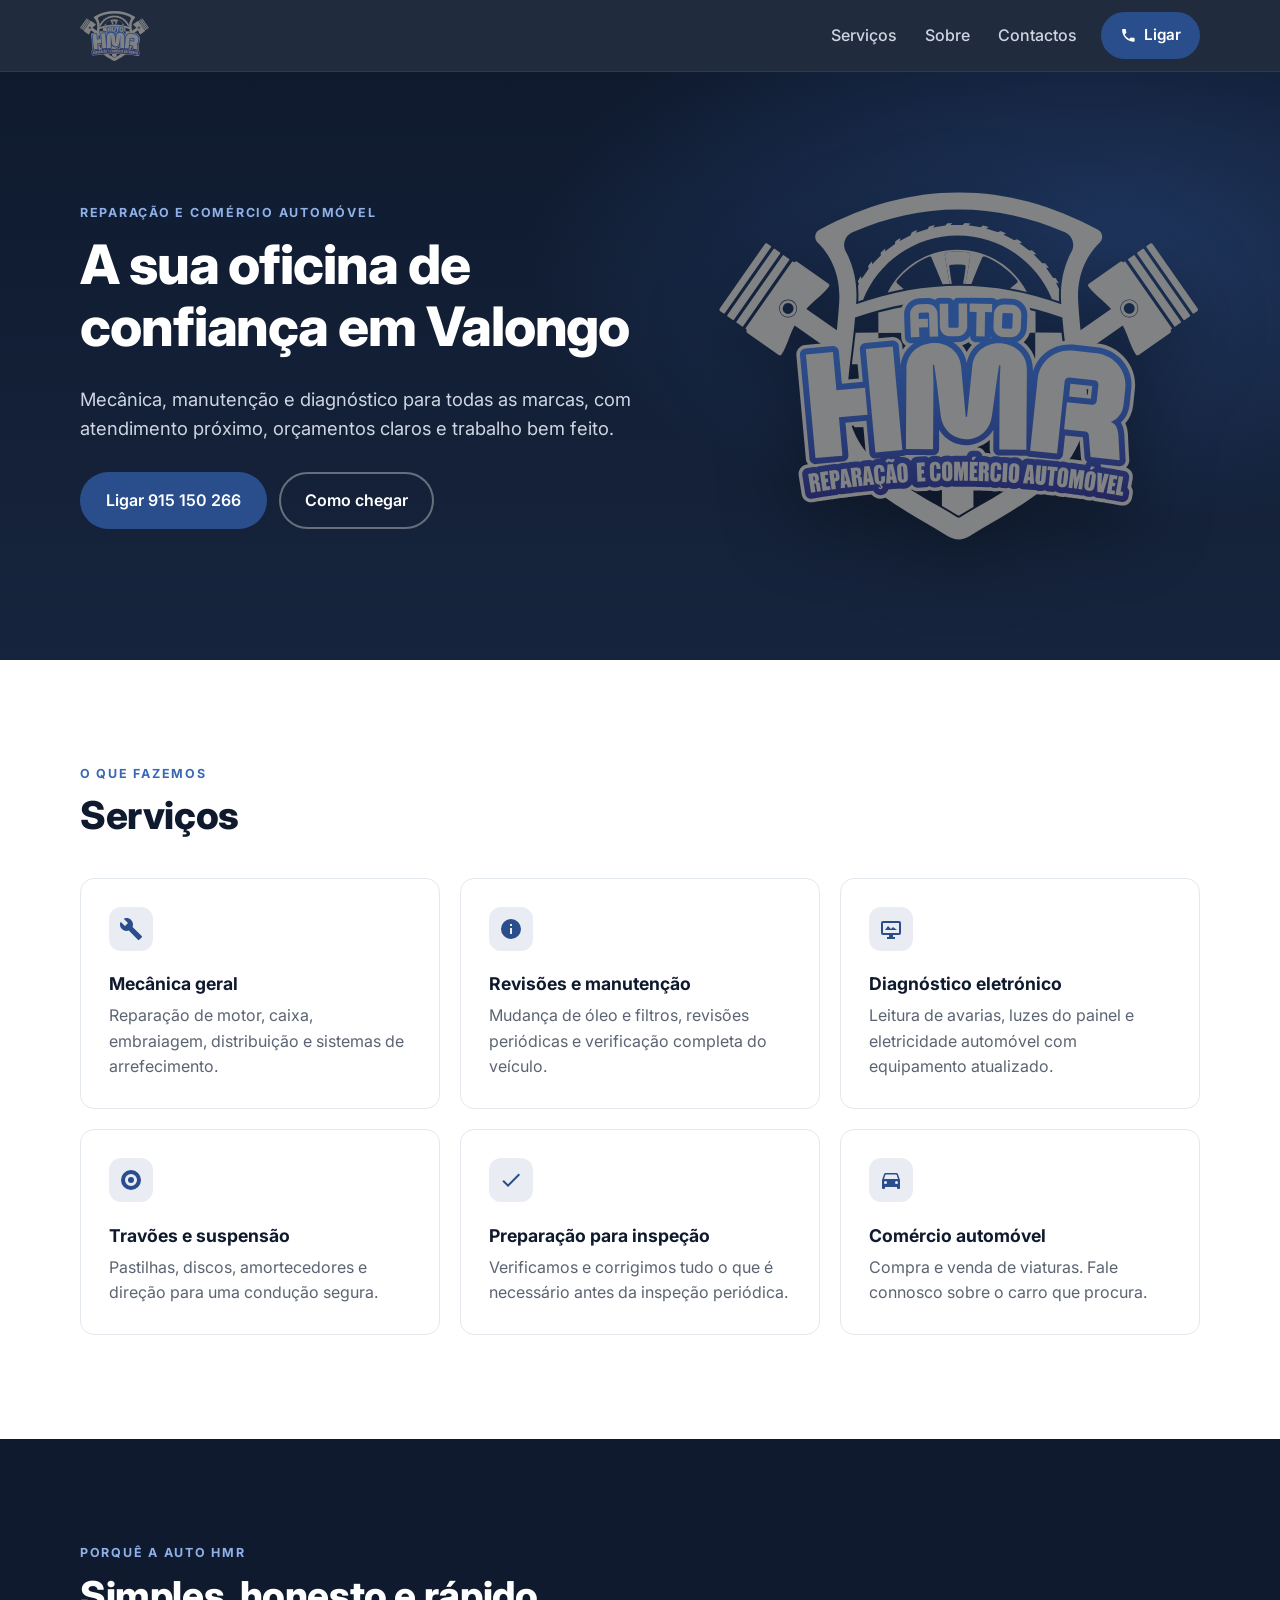
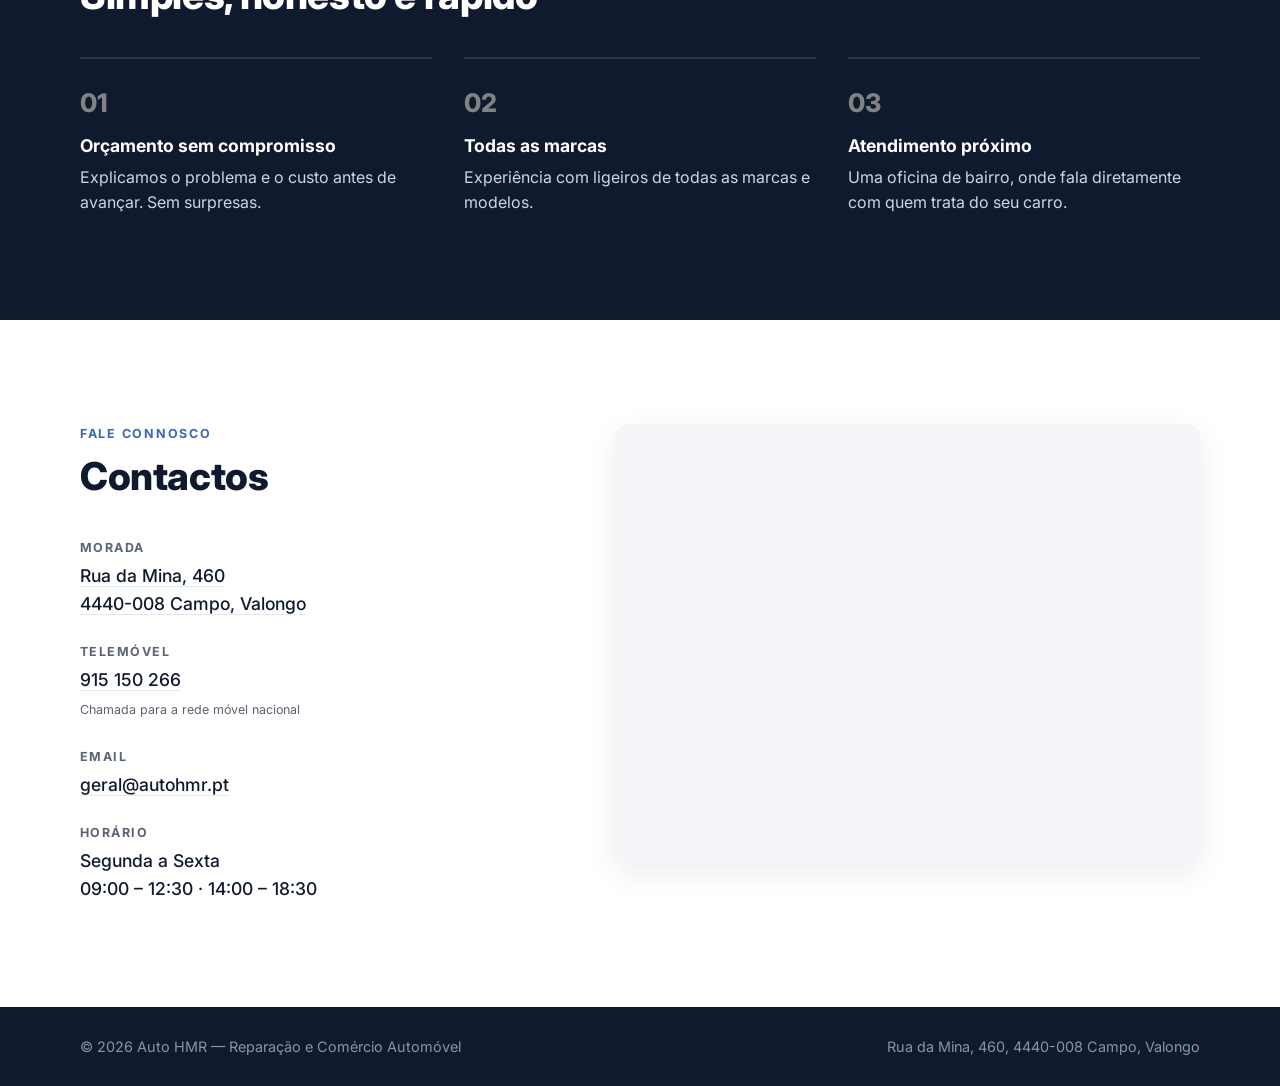
==== public/index.html @ a32af19f "build: serve the site from the public directory Keeps the README, changelog, scripts and other repos" ====
<!doctype html>
<html lang="pt-PT">
<head>
  <meta charset="utf-8">
  <meta name="viewport" content="width=device-width, initial-scale=1">
  <title>Auto HMR — Reparação e Comércio Automóvel em Valongo</title>
  <meta name="description" content="Auto HMR, oficina de reparação e comércio automóvel em Campo, Valongo. Mecânica geral, revisões, diagnóstico, travões, pneus e preparação para inspeção. Ligue 915 150 266.">
  <meta name="theme-color" content="#0f1a2e">
  <link rel="canonical" href="https://autohmr.pt/">
  <link rel="icon" type="image/png" href="/assets/img/favicon.png">
  <link rel="apple-touch-icon" href="/assets/img/apple-touch-icon.png">

  <meta property="og:type" content="website">
  <meta property="og:locale" content="pt_PT">
  <meta property="og:title" content="Auto HMR — Reparação e Comércio Automóvel">
  <meta property="og:description" content="Oficina automóvel em Campo, Valongo. Ligue 915 150 266.">
  <meta property="og:url" content="https://autohmr.pt/">
  <meta property="og:image" content="https://autohmr.pt/assets/img/og-image.jpg">

  <link rel="preconnect" href="https://fonts.googleapis.com">
  <link rel="preconnect" href="https://fonts.gstatic.com" crossorigin>
  <link href="https://fonts.googleapis.com/css2?family=Inter:wght@400;500;600;700;800&display=swap" rel="stylesheet">
  <link rel="stylesheet" href="/assets/css/style.css">

  <script type="application/ld+json">
  {
    "@context": "https://schema.org",
    "@type": "AutoRepair",
    "name": "Auto HMR",
    "description": "Reparação e comércio automóvel",
    "url": "https://autohmr.pt/",
    "logo": "https://autohmr.pt/assets/img/favicon.png",
    "image": "https://autohmr.pt/assets/img/og-image.jpg",
    "telephone": "+351915150266",
    "email": "geral@autohmr.pt",
    "address": {
      "@type": "PostalAddress",
      "streetAddress": "Rua da Mina, 460",
      "addressLocality": "Campo, Valongo",
      "postalCode": "4440-008",
      "addressCountry": "PT"
    },
    "geo": { "@type": "GeoCoordinates", "latitude": 41.1636597, "longitude": -8.4617211 },
    "hasMap": "https://maps.app.goo.gl/rA19fHBbqYJNthESA",
    "openingHoursSpecification": [
      { "@type": "OpeningHoursSpecification", "dayOfWeek": ["Monday","Tuesday","Wednesday","Thursday","Friday"], "opens": "09:00", "closes": "12:30" },
      { "@type": "OpeningHoursSpecification", "dayOfWeek": ["Monday","Tuesday","Wednesday","Thursday","Friday"], "opens": "14:00", "closes": "18:30" }
    ]
  }
  </script>
</head>
<body>
  <a class="skip-link" href="#conteudo">Saltar para o conteúdo</a>

  <header class="site-header">
    <div class="container header-inner">
      <a href="#topo" class="brand" aria-label="Auto HMR — início">
        <img src="/assets/img/logo.svg" alt="Auto HMR" width="576" height="417">
      </a>
      <nav class="nav" aria-label="Principal">
        <a href="#servicos">Serviços</a>
        <a href="#sobre">Sobre</a>
        <a href="#contactos">Contactos</a>
      </nav>
      <a class="btn btn-primary btn-sm" href="tel:+351915150266">
        <svg aria-hidden="true" viewBox="0 0 24 24"><path d="M6.6 10.8a15.1 15.1 0 0 0 6.6 6.6l2.2-2.2a1 1 0 0 1 1-.25 11.4 11.4 0 0 0 3.6.57 1 1 0 0 1 1 1V20a1 1 0 0 1-1 1A17 17 0 0 1 3 4a1 1 0 0 1 1-1h3.5a1 1 0 0 1 1 1c0 1.25.2 2.45.57 3.57a1 1 0 0 1-.25 1z"/></svg>
        <span>Ligar</span>
      </a>
    </div>
  </header>

  <main id="conteudo">
    <section class="hero" id="topo">
      <div class="container hero-inner">
        <div class="hero-text">
          <p class="eyebrow">Reparação e Comércio Automóvel</p>
          <h1>A sua oficina de confiança em Valongo</h1>
          <p class="lead">Mecânica, manutenção e diagnóstico para todas as marcas, com atendimento próximo, orçamentos claros e trabalho bem feito.</p>
          <div class="hero-actions">
            <a class="btn btn-primary" href="tel:+351915150266">Ligar 915 150 266</a>
            <a class="btn btn-ghost" href="https://maps.app.goo.gl/rA19fHBbqYJNthESA" target="_blank" rel="noopener">Como chegar</a>
          </div>
        </div>
        <div class="hero-logo">
          <img src="/assets/img/logo.svg" alt="" width="576" height="417">
        </div>
      </div>
    </section>

    <section class="section" id="servicos">
      <div class="container">
        <header class="section-head">
          <p class="eyebrow">O que fazemos</p>
          <h2>Serviços</h2>
        </header>
        <ul class="cards">
          <li class="card">
            <svg class="icon" aria-hidden="true" viewBox="0 0 24 24"><path d="M22.7 19 13.6 9.9c.9-2.3.4-5-1.5-6.9-2-2-5-2.4-7.4-1.3L9 6 6 9 1.6 4.7C.4 7.1.9 10.1 2.9 12.1c1.9 1.9 4.6 2.4 6.9 1.5l9.1 9.1c.4.4 1 .4 1.4 0l2.3-2.3c.5-.4.5-1.1.1-1.4z"/></svg>
            <h3>Mecânica geral</h3>
            <p>Reparação de motor, caixa, embraiagem, distribuição e sistemas de arrefecimento.</p>
          </li>
          <li class="card">
            <svg class="icon" aria-hidden="true" viewBox="0 0 24 24"><path d="M12 2a10 10 0 1 0 10 10A10 10 0 0 0 12 2zm1 15h-2v-6h2zm0-8h-2V7h2z"/></svg>
            <h3>Revisões e manutenção</h3>
            <p>Mudança de óleo e filtros, revisões periódicas e verificação completa do veículo.</p>
          </li>
          <li class="card">
            <svg class="icon" aria-hidden="true" viewBox="0 0 24 24"><path d="M20 4H4a2 2 0 0 0-2 2v10a2 2 0 0 0 2 2h6v2H8v2h8v-2h-2v-2h6a2 2 0 0 0 2-2V6a2 2 0 0 0-2-2zm0 12H4V6h16zM6 13l3-4 3 3 2-2 4 3H6z"/></svg>
            <h3>Diagnóstico eletrónico</h3>
            <p>Leitura de avarias, luzes do painel e eletricidade automóvel com equipamento atualizado.</p>
          </li>
          <li class="card">
            <svg class="icon" aria-hidden="true" viewBox="0 0 24 24"><path d="M12 2a10 10 0 1 0 10 10A10 10 0 0 0 12 2zm0 4a6 6 0 1 1-6 6 6 6 0 0 1 6-6zm0 3a3 3 0 1 0 3 3 3 3 0 0 0-3-3z"/></svg>
            <h3>Travões e suspensão</h3>
            <p>Pastilhas, discos, amortecedores e direção para uma condução segura.</p>
          </li>
          <li class="card">
            <svg class="icon" aria-hidden="true" viewBox="0 0 24 24"><path d="M9 16.2 4.8 12l-1.4 1.4L9 19 21 7l-1.4-1.4z"/></svg>
            <h3>Preparação para inspeção</h3>
            <p>Verificamos e corrigimos tudo o que é necessário antes da inspeção periódica.</p>
          </li>
          <li class="card">
            <svg class="icon" aria-hidden="true" viewBox="0 0 24 24"><path d="M18.9 6a1.5 1.5 0 0 0-1.4-1h-11a1.5 1.5 0 0 0-1.4 1L3 12v8a1 1 0 0 0 1 1h1a1 1 0 0 0 1-1v-1h12v1a1 1 0 0 0 1 1h1a1 1 0 0 0 1-1v-8zM6.5 16A1.5 1.5 0 1 1 8 14.5 1.5 1.5 0 0 1 6.5 16zm11 0a1.5 1.5 0 1 1 1.5-1.5 1.5 1.5 0 0 1-1.5 1.5zM5 11l1.5-4.5h11L19 11z"/></svg>
            <h3>Comércio automóvel</h3>
            <p>Compra e venda de viaturas. Fale connosco sobre o carro que procura.</p>
          </li>
        </ul>
      </div>
    </section>

    <section class="section section-dark" id="sobre">
      <div class="container">
        <header class="section-head">
          <p class="eyebrow">Porquê a Auto HMR</p>
          <h2>Simples, honesto e rápido</h2>
        </header>
        <div class="features">
          <div class="feature">
            <span class="feature-num">01</span>
            <h3>Orçamento sem compromisso</h3>
            <p>Explicamos o problema e o custo antes de avançar. Sem surpresas.</p>
          </div>
          <div class="feature">
            <span class="feature-num">02</span>
            <h3>Todas as marcas</h3>
            <p>Experiência com ligeiros de todas as marcas e modelos.</p>
          </div>
          <div class="feature">
            <span class="feature-num">03</span>
            <h3>Atendimento próximo</h3>
            <p>Uma oficina de bairro, onde fala diretamente com quem trata do seu carro.</p>
          </div>
        </div>
      </div>
    </section>

    <section class="section" id="contactos">
      <div class="container contact-grid">
        <div>
          <header class="section-head">
            <p class="eyebrow">Fale connosco</p>
            <h2>Contactos</h2>
          </header>
          <dl class="contact-list">
            <div>
              <dt>Morada</dt>
              <dd><a href="https://maps.app.goo.gl/rA19fHBbqYJNthESA" target="_blank" rel="noopener">Rua da Mina, 460<br>4440-008 Campo, Valongo</a></dd>
            </div>
            <div>
              <dt>Telemóvel</dt>
              <dd><a href="tel:+351915150266">915 150 266</a><br><small>Chamada para a rede móvel nacional</small></dd>
            </div>
            <div>
              <dt>Email</dt>
              <dd><a href="mailto:geral@autohmr.pt">geral@autohmr.pt</a></dd>
            </div>
            <div>
              <dt>Horário</dt>
              <dd>Segunda a Sexta<br>09:00 – 12:30 · 14:00 – 18:30</dd>
            </div>
          </dl>
        </div>
        <div class="map">
          <iframe title="Localização da Auto HMR no mapa"
            src="https://maps.google.com/maps?q=41.1636597,-8.4617211&z=16&output=embed"
            loading="lazy" referrerpolicy="no-referrer-when-downgrade" allowfullscreen></iframe>
        </div>
      </div>
    </section>
  </main>

  <footer class="site-footer">
    <div class="container footer-inner">
      <p>© <span id="ano">2026</span> Auto HMR — Reparação e Comércio Automóvel</p>
      <p>Rua da Mina, 460, 4440-008 Campo, Valongo</p>
    </div>
  </footer>

  <script>document.getElementById('ano').textContent = new Date().getFullYear();</script>
</body>
</html>
---- assets/css/style.css ----
:root {
  --blue: #2a4e8c;
  --blue-bright: #3a68b8;
  --grey: #818283;
  --ink: #0f1a2e;
  --ink-2: #16243d;
  --text: #1f2937;
  --muted: #5b6472;
  --bg: #ffffff;
  --bg-soft: #f3f5f9;
  --line: #e3e7ee;
  --radius: 14px;
  --shadow: 0 10px 30px rgba(15, 26, 46, .08);
  --header-h: 72px;
}

*, *::before, *::after { box-sizing: border-box; }

html { scroll-behavior: smooth; scroll-padding-top: var(--header-h); }

body {
  margin: 0;
  font-family: "Inter", system-ui, -apple-system, "Segoe UI", Roboto, sans-serif;
  color: var(--text);
  background: var(--bg);
  line-height: 1.6;
  -webkit-font-smoothing: antialiased;
}

img { max-width: 100%; height: auto; display: block; }
a { color: var(--blue); }
h1, h2, h3 { line-height: 1.15; margin: 0 0 .5em; color: var(--ink); }
h1 { font-size: clamp(2.1rem, 5vw, 3.4rem); font-weight: 800; letter-spacing: -.02em; }
h2 { font-size: clamp(1.7rem, 3.5vw, 2.4rem); font-weight: 800; letter-spacing: -.01em; }
h3 { font-size: 1.1rem; font-weight: 700; }
p { margin: 0 0 1em; }

:focus-visible { outline: 3px solid var(--blue-bright); outline-offset: 3px; border-radius: 6px; }

.container { width: min(1120px, 100% - 32px); margin-inline: auto; }

.skip-link {
  position: absolute; left: 16px; top: -48px; z-index: 100;
  background: var(--ink); color: #fff; padding: 8px 14px; border-radius: 8px;
}
.skip-link:focus { top: 12px; }

/* Buttons */
.btn {
  display: inline-flex; align-items: center; justify-content: center; gap: .5em;
  padding: .85em 1.5em; border-radius: 999px; font-weight: 600; text-decoration: none;
  border: 2px solid transparent; transition: transform .15s, background .15s, border-color .15s;
}
.btn:hover { transform: translateY(-1px); }
.btn svg { width: 1.1em; height: 1.1em; fill: currentColor; }
.btn-primary { background: var(--blue); color: #fff; }
.btn-primary:hover { background: var(--blue-bright); }
.btn-ghost { color: #fff; border-color: rgba(255, 255, 255, .35); }
.btn-ghost:hover { border-color: #fff; }
.btn-sm { padding: .6em 1.1em; font-size: .95rem; }

/* Header */
.site-header {
  position: sticky; top: 0; z-index: 50; height: var(--header-h);
  background: rgba(15, 26, 46, .92); backdrop-filter: blur(10px);
  border-bottom: 1px solid rgba(255, 255, 255, .06);
}
.header-inner { height: 100%; display: flex; align-items: center; gap: 24px; }
.brand img { height: 50px; width: auto; }
.nav { display: flex; gap: 28px; margin-left: auto; }
.nav a { color: #cfd6e2; text-decoration: none; font-weight: 500; }
.nav a:hover { color: #fff; }

/* Hero */
.hero {
  color: #cfd6e2;
  background:
    radial-gradient(800px 400px at 85% 30%, rgba(58, 104, 184, .35), transparent 70%),
    linear-gradient(180deg, var(--ink) 0%, var(--ink-2) 100%);
  padding: clamp(56px, 10vw, 120px) 0;
}
.hero-inner { display: grid; grid-template-columns: 1.1fr .9fr; gap: 48px; align-items: center; }
.hero h1 { color: #fff; }
.hero .lead { font-size: 1.15rem; max-width: 34em; }
.hero-actions { display: flex; flex-wrap: wrap; gap: 12px; margin-top: 28px; }
.hero-logo img { width: 100%; max-width: 480px; margin-inline: auto; filter: drop-shadow(0 20px 40px rgba(0, 0, 0, .35)); }

.eyebrow {
  text-transform: uppercase; letter-spacing: .14em; font-size: .78rem; font-weight: 700;
  color: var(--blue-bright); margin-bottom: .8em;
}
.hero .eyebrow { color: #8fb0e8; }

/* Sections */
.section { padding: clamp(64px, 9vw, 104px) 0; }
.section-head { margin-bottom: 40px; }
.section-dark { background: var(--ink); color: #cfd6e2; }
.section-dark h2, .section-dark h3 { color: #fff; }
.section-dark .eyebrow { color: #8fb0e8; }

/* Services */
.cards {
  list-style: none; padding: 0; margin: 0;
  display: grid; grid-template-columns: repeat(auto-fill, minmax(300px, 1fr)); gap: 20px;
}
.card {
  background: var(--bg); border: 1px solid var(--line); border-radius: var(--radius);
  padding: 28px; transition: box-shadow .2s, transform .2s, border-color .2s;
}
.card:hover { box-shadow: var(--shadow); transform: translateY(-3px); border-color: transparent; }
.card p { color: var(--muted); margin: 0; }
.icon {
  width: 44px; height: 44px; padding: 10px; margin-bottom: 16px; border-radius: 12px;
  fill: var(--blue); background: rgba(42, 78, 140, .1);
}

/* About */
.features { display: grid; grid-template-columns: repeat(3, 1fr); gap: 32px; }
.feature { border-top: 2px solid rgba(255, 255, 255, .12); padding-top: 24px; }
.feature p { margin: 0; }
.feature-num { display: block; font-weight: 800; font-size: 1.6rem; color: var(--grey); margin-bottom: 12px; }

/* Contacts */
.contact-grid { display: grid; grid-template-columns: 1fr 1.2fr; gap: 48px; align-items: start; }
.contact-list { margin: 0; display: grid; gap: 24px; }
.contact-list dt {
  font-size: .78rem; text-transform: uppercase; letter-spacing: .12em; font-weight: 700; color: var(--muted);
}
.contact-list dd { margin: 4px 0 0; font-size: 1.1rem; font-weight: 500; color: var(--ink); }
.contact-list dd a { color: var(--ink); text-decoration-color: var(--line); text-underline-offset: 4px; }
.contact-list dd a:hover { color: var(--blue); text-decoration-color: currentColor; }
.contact-list small { font-size: .78rem; font-weight: 400; color: var(--muted); }
.map {
  border-radius: var(--radius); overflow: hidden; box-shadow: var(--shadow);
  aspect-ratio: 4 / 3; background: var(--bg-soft);
}
.map iframe { width: 100%; height: 100%; border: 0; display: block; }

/* Footer */
.site-footer { background: var(--ink); color: #8a94a6; font-size: .9rem; padding: 28px 0; }
.footer-inner { display: flex; flex-wrap: wrap; justify-content: space-between; gap: 8px 24px; }
.footer-inner p { margin: 0; }

/* Responsive */
@media (max-width: 860px) {
  .hero-inner, .contact-grid { grid-template-columns: 1fr; }
  .hero-logo { order: -1; }
  .hero-logo img { max-width: 300px; }
  .features { grid-template-columns: 1fr; gap: 24px; }
}
@media (max-width: 640px) {
  .nav { display: none; }
  .header-inner { justify-content: space-between; }
  .brand img { height: 42px; }
  .hero-actions .btn { flex: 1 1 100%; }
}

@media (prefers-reduced-motion: reduce) {
  html { scroll-behavior: auto; }
  * { transition: none !important; }
}
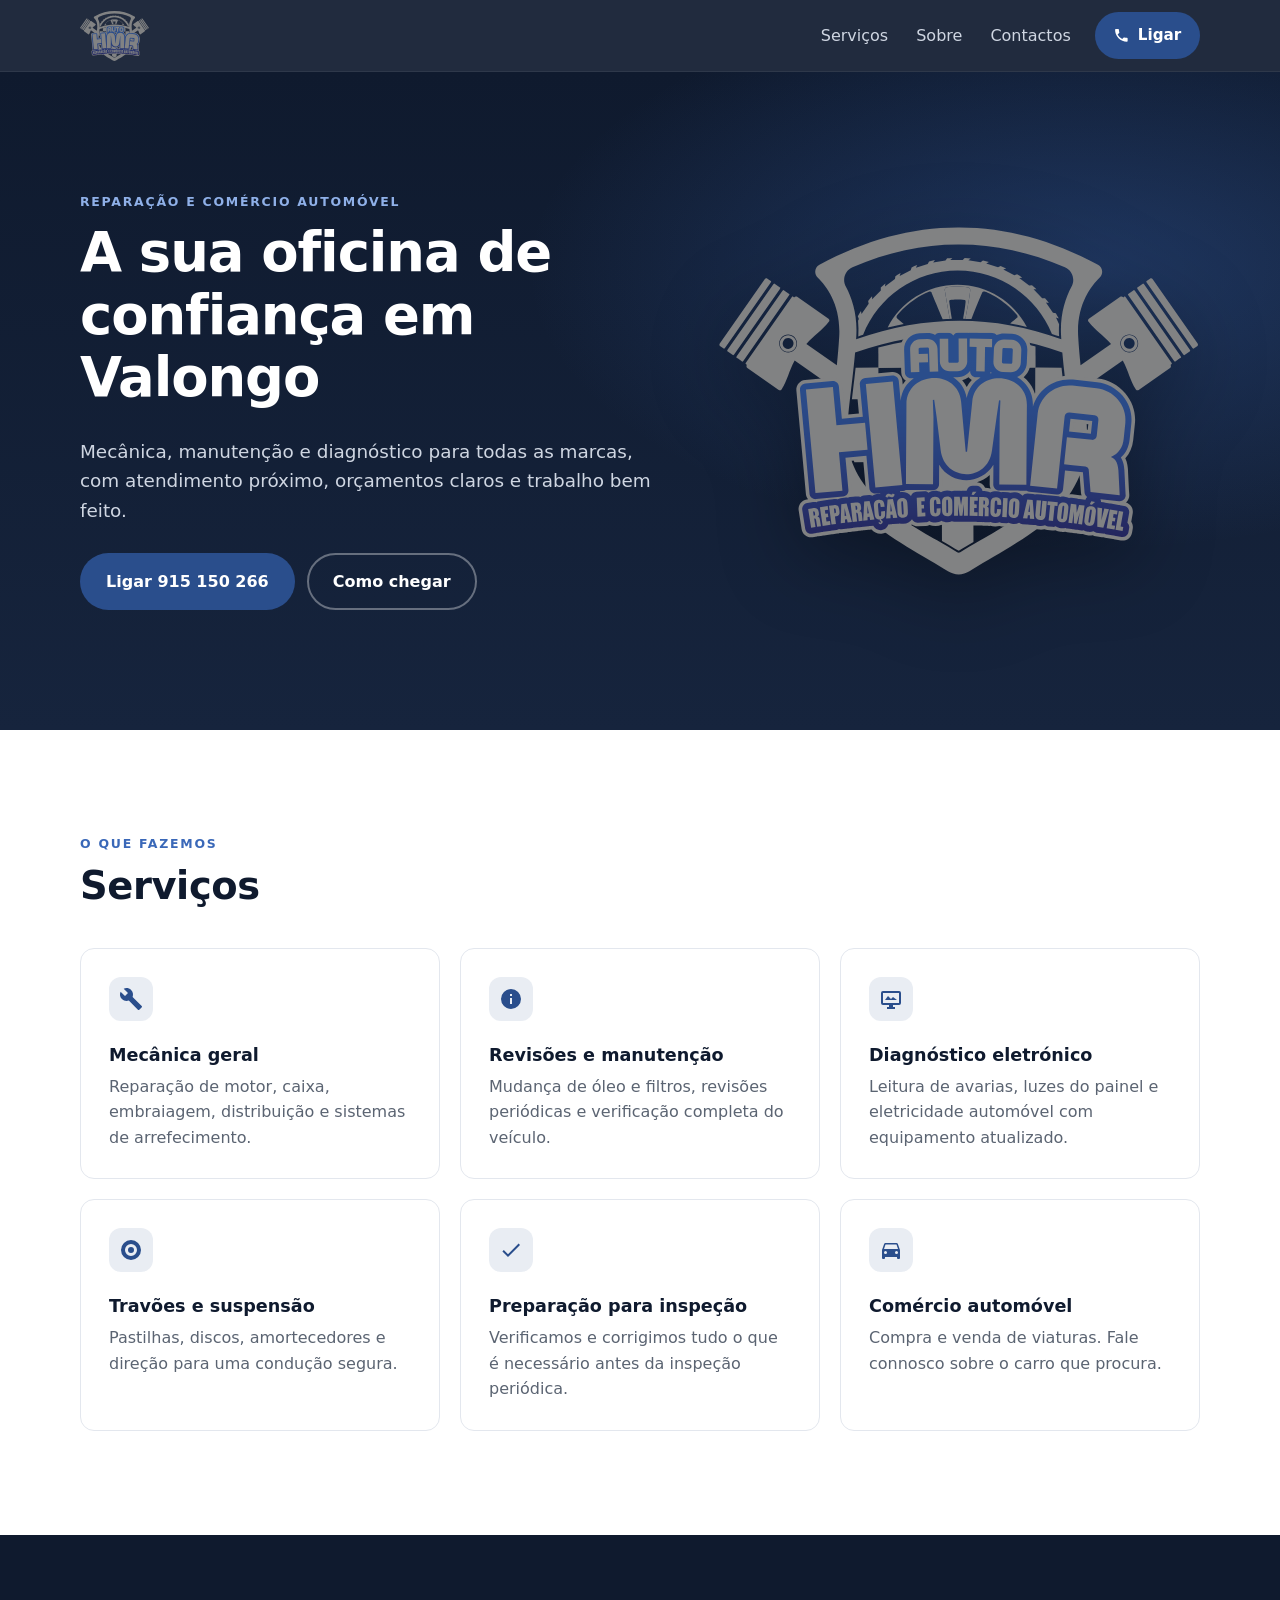
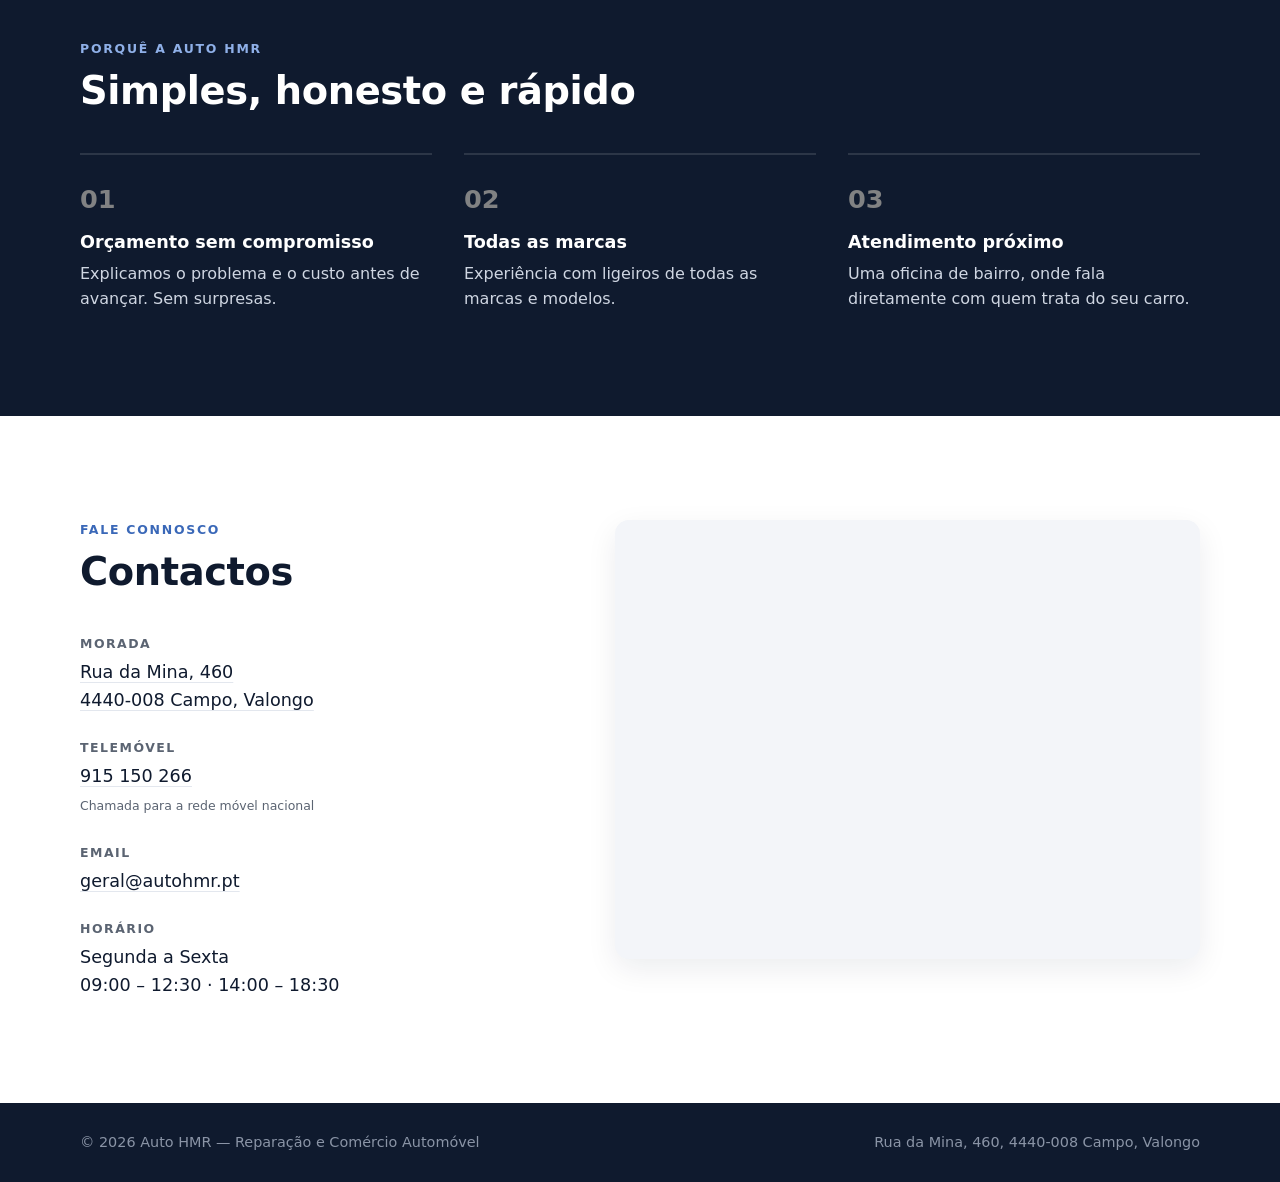
==== commit 09fa1b69: "perf: self-host the Inter font Removes the render-blocking request to Google Fonts and the third-par" ====
--- a/public/index.html
+++ b/public/index.html
@@ -17,9 +17,7 @@
   <meta property="og:url" content="https://autohmr.pt/">
   <meta property="og:image" content="https://autohmr.pt/assets/img/og-image.jpg">
 
-  <link rel="preconnect" href="https://fonts.googleapis.com">
-  <link rel="preconnect" href="https://fonts.gstatic.com" crossorigin>
-  <link href="https://fonts.googleapis.com/css2?family=Inter:wght@400;500;600;700;800&display=swap" rel="stylesheet">
+  <link rel="preload" href="/assets/fonts/inter-latin-wght.woff2" as="font" type="font/woff2" crossorigin>
   <link rel="stylesheet" href="/assets/css/style.css">
 
   <script type="application/ld+json">
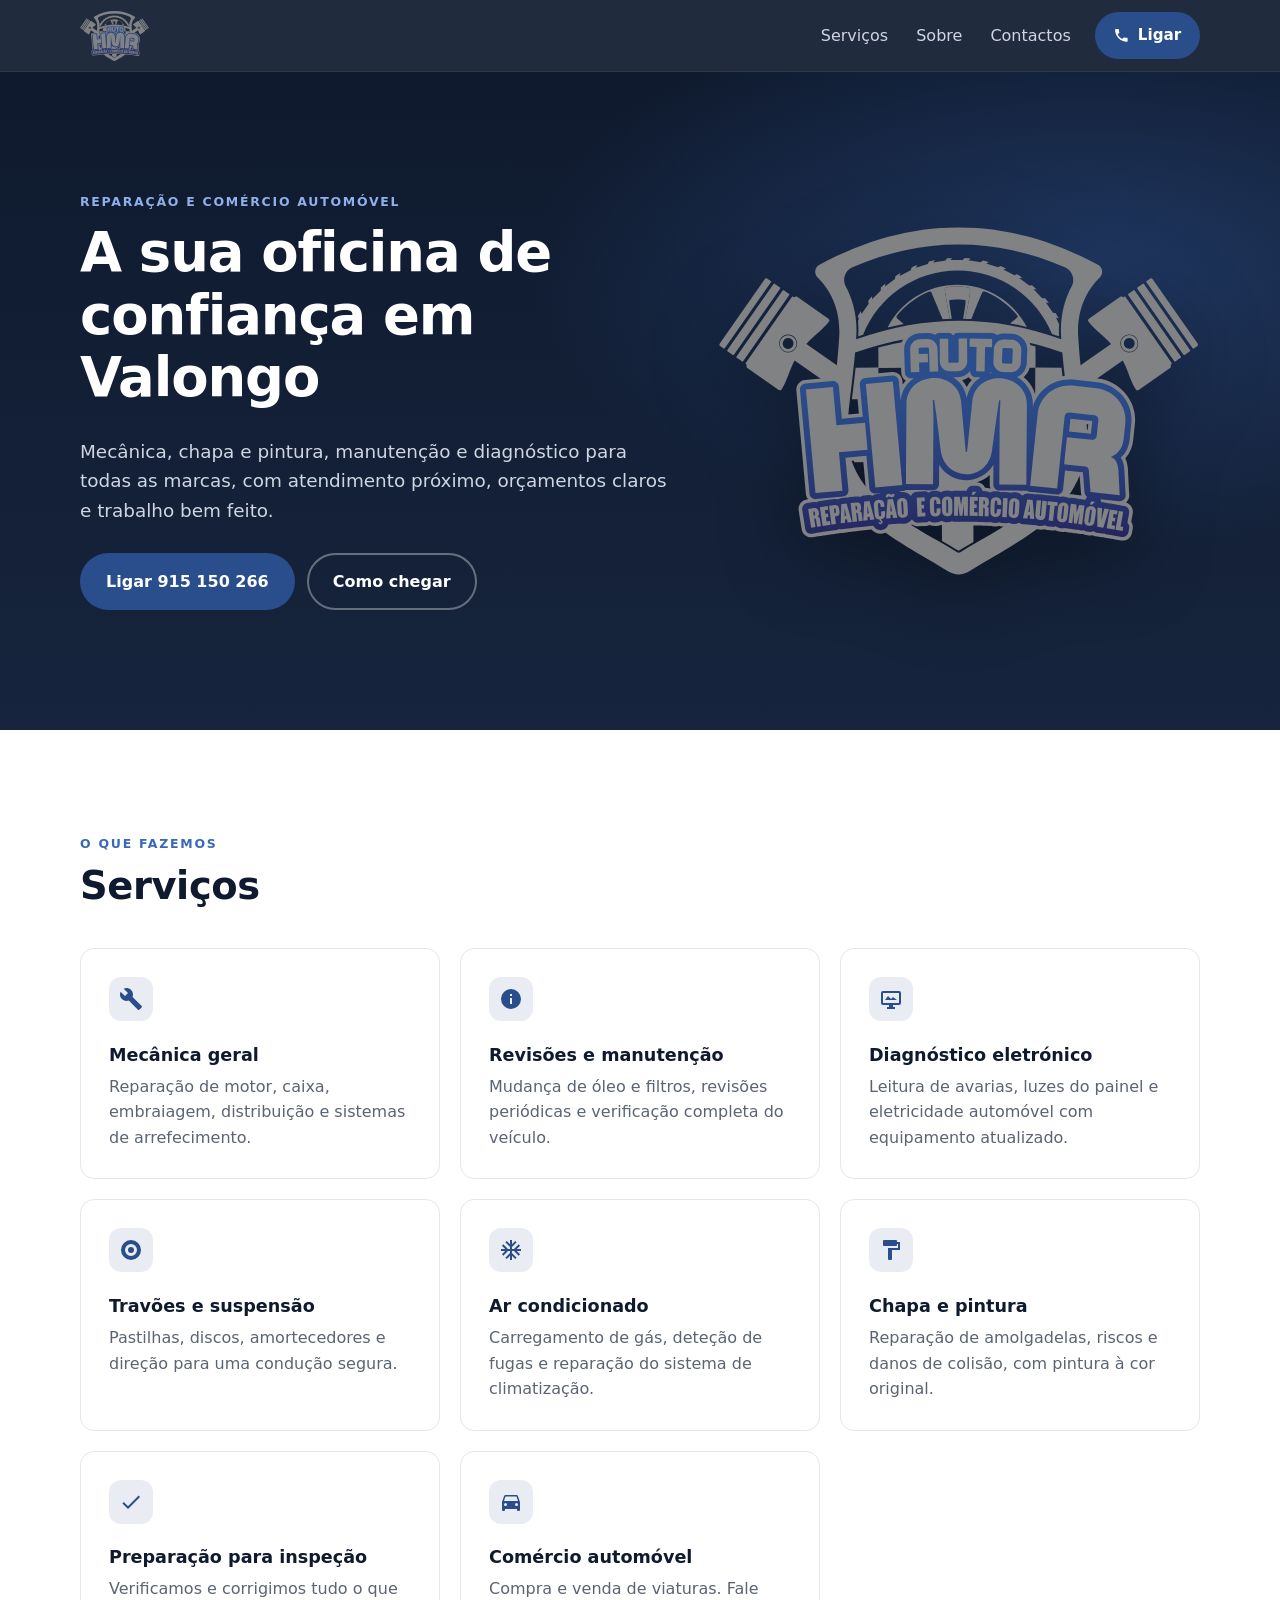
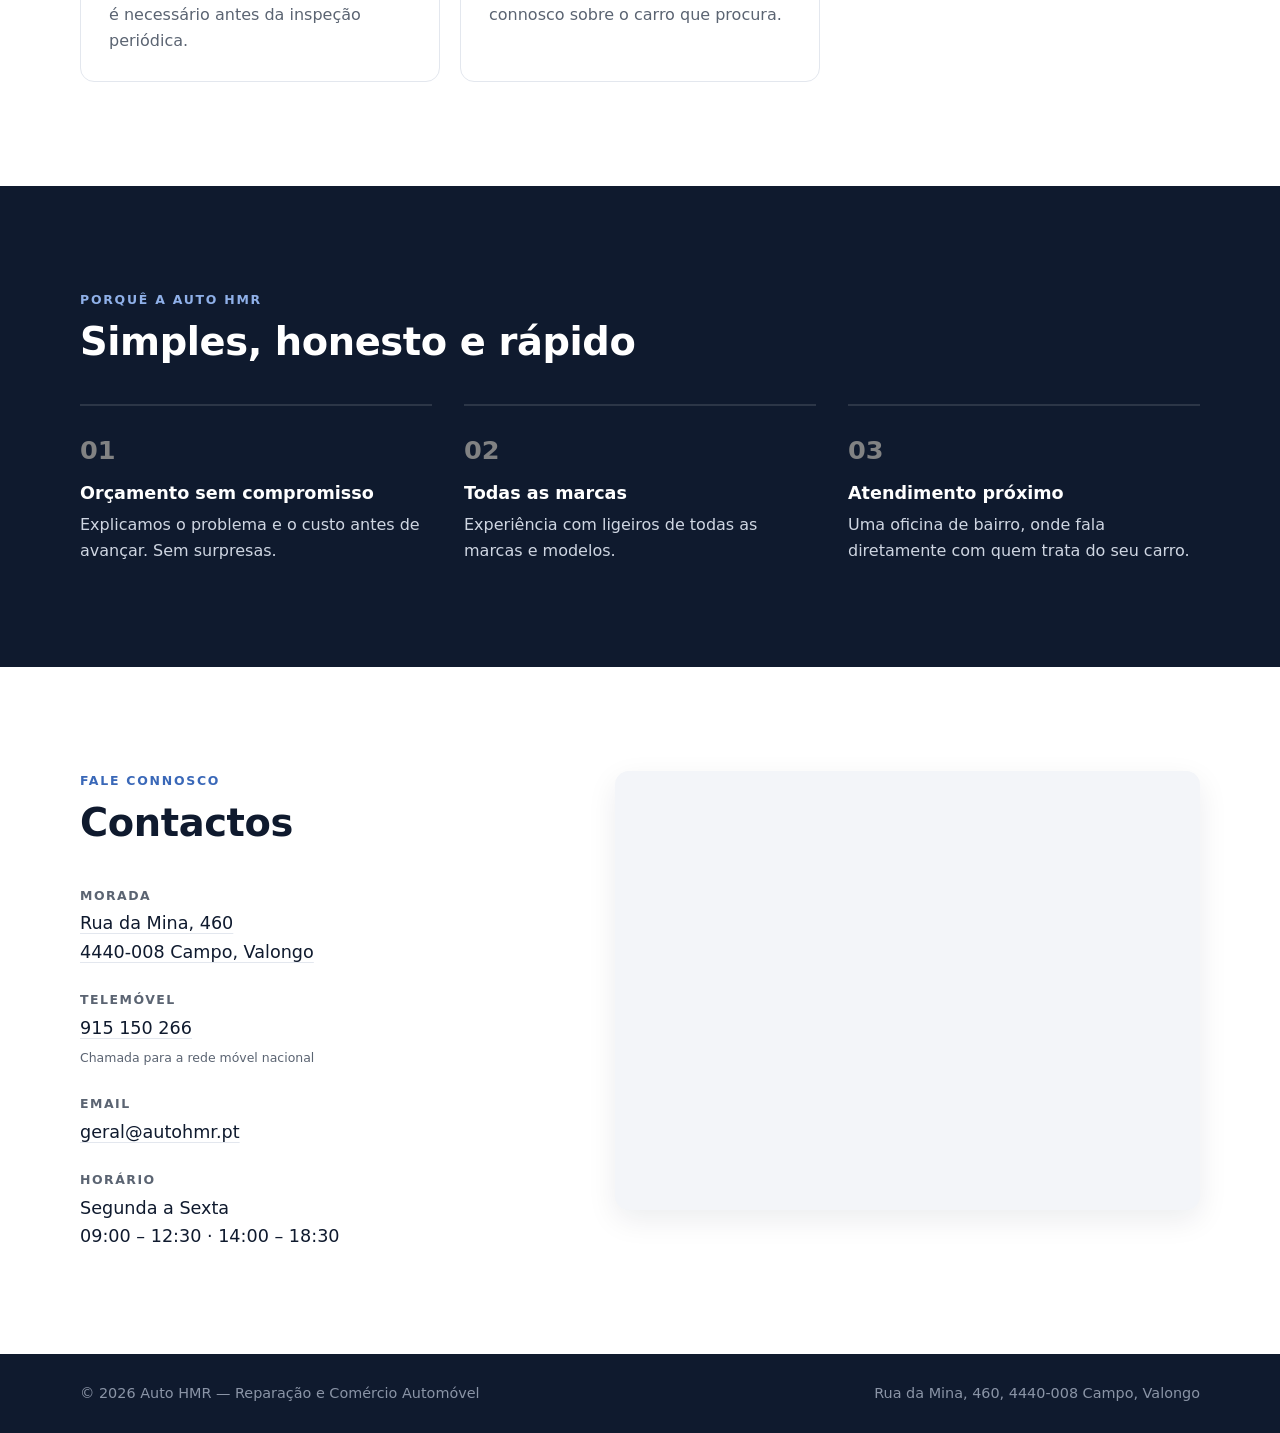
==== commit 69b7b2b2: "feat(services): add air conditioning and bodywork services Also drop tyres from the meta description" ====
--- a/public/index.html
+++ b/public/index.html
@@ -3,8 +3,8 @@
 <head>
   <meta charset="utf-8">
   <meta name="viewport" content="width=device-width, initial-scale=1">
-  <title>Auto HMR — Reparação e Comércio Automóvel em Valongo</title>
-  <meta name="description" content="Auto HMR, oficina de reparação e comércio automóvel em Campo, Valongo. Mecânica geral, revisões, diagnóstico, travões, pneus e preparação para inspeção. Ligue 915 150 266.">
+  <title>Oficina Automóvel em Valongo (Campo) | Auto HMR</title>
+  <meta name="description" content="Oficina automóvel em Campo, Valongo: mecânica geral, revisões, diagnóstico, travões, ar condicionado, chapa e pintura. Ligue 915 150 266.">
   <meta name="theme-color" content="#0f1a2e">
   <link rel="canonical" href="https://autohmr.pt/">
   <link rel="icon" type="image/png" href="/assets/img/favicon.png">
@@ -12,10 +12,15 @@
 
   <meta property="og:type" content="website">
   <meta property="og:locale" content="pt_PT">
-  <meta property="og:title" content="Auto HMR — Reparação e Comércio Automóvel">
-  <meta property="og:description" content="Oficina automóvel em Campo, Valongo. Ligue 915 150 266.">
+  <meta property="og:site_name" content="Auto HMR">
+  <meta property="og:title" content="Auto HMR — Oficina Automóvel em Valongo">
+  <meta property="og:description" content="Reparação e comércio automóvel em Campo, Valongo. Ligue 915 150 266.">
   <meta property="og:url" content="https://autohmr.pt/">
   <meta property="og:image" content="https://autohmr.pt/assets/img/og-image.jpg">
+  <meta property="og:image:width" content="1200">
+  <meta property="og:image:height" content="630">
+  <meta property="og:image:alt" content="Logótipo da Auto HMR — Reparação e Comércio Automóvel">
+  <meta name="twitter:card" content="summary_large_image">
 
   <link rel="preload" href="/assets/fonts/inter-latin-wght.woff2" as="font" type="font/woff2" crossorigin>
   <link rel="stylesheet" href="/assets/css/style.css">
@@ -24,8 +29,10 @@
   {
     "@context": "https://schema.org",
     "@type": "AutoRepair",
+    "@id": "https://autohmr.pt/#oficina",
     "name": "Auto HMR",
-    "description": "Reparação e comércio automóvel",
+    "alternateName": "Auto HMR — Reparação e Comércio Automóvel",
+    "description": "Oficina de reparação e comércio automóvel em Campo, Valongo: mecânica geral, revisões, diagnóstico eletrónico, travões e suspensão, ar condicionado, chapa e pintura, preparação para inspeção e compra e venda de viaturas.",
     "url": "https://autohmr.pt/",
     "logo": "https://autohmr.pt/assets/img/favicon.png",
     "image": "https://autohmr.pt/assets/img/og-image.jpg",
@@ -33,13 +40,15 @@
     "email": "geral@autohmr.pt",
     "address": {
       "@type": "PostalAddress",
-      "streetAddress": "Rua da Mina, 460",
-      "addressLocality": "Campo, Valongo",
+      "streetAddress": "Rua da Mina, 460, Campo",
+      "addressLocality": "Valongo",
+      "addressRegion": "Porto",
       "postalCode": "4440-008",
       "addressCountry": "PT"
     },
     "geo": { "@type": "GeoCoordinates", "latitude": 41.1636597, "longitude": -8.4617211 },
     "hasMap": "https://maps.app.goo.gl/rA19fHBbqYJNthESA",
+    "sameAs": ["https://www.google.com/search?kgmid=/g/11c1xjtxw_"],
     "openingHoursSpecification": [
       { "@type": "OpeningHoursSpecification", "dayOfWeek": ["Monday","Tuesday","Wednesday","Thursday","Friday"], "opens": "09:00", "closes": "12:30" },
       { "@type": "OpeningHoursSpecification", "dayOfWeek": ["Monday","Tuesday","Wednesday","Thursday","Friday"], "opens": "14:00", "closes": "18:30" }
@@ -73,7 +82,7 @@
         <div class="hero-text">
           <p class="eyebrow">Reparação e Comércio Automóvel</p>
           <h1>A sua oficina de confiança em Valongo</h1>
-          <p class="lead">Mecânica, manutenção e diagnóstico para todas as marcas, com atendimento próximo, orçamentos claros e trabalho bem feito.</p>
+          <p class="lead">Mecânica, chapa e pintura, manutenção e diagnóstico para todas as marcas, com atendimento próximo, orçamentos claros e trabalho bem feito.</p>
           <div class="hero-actions">
             <a class="btn btn-primary" href="tel:+351915150266">Ligar 915 150 266</a>
             <a class="btn btn-ghost" href="https://maps.app.goo.gl/rA19fHBbqYJNthESA" target="_blank" rel="noopener">Como chegar</a>
@@ -111,6 +120,16 @@
             <svg class="icon" aria-hidden="true" viewBox="0 0 24 24"><path d="M12 2a10 10 0 1 0 10 10A10 10 0 0 0 12 2zm0 4a6 6 0 1 1-6 6 6 6 0 0 1 6-6zm0 3a3 3 0 1 0 3 3 3 3 0 0 0-3-3z"/></svg>
             <h3>Travões e suspensão</h3>
             <p>Pastilhas, discos, amortecedores e direção para uma condução segura.</p>
+          </li>
+          <li class="card">
+            <svg class="icon" aria-hidden="true" viewBox="0 0 24 24"><path d="M22 11h-4.17l3.24-3.24-1.41-1.42L15 11h-2V9l4.66-4.66-1.42-1.41L13 6.17V2h-2v4.17L7.76 2.93 6.34 4.34 11 9v2H9L4.34 6.34 2.93 7.76 6.17 11H2v2h4.17l-3.24 3.24 1.41 1.42L9 13h2v2l-4.66 4.66 1.42 1.41L11 17.83V22h2v-4.17l3.24 3.24 1.42-1.41L13 15v-2h2l4.66 4.66 1.41-1.42L17.83 13H22z"/></svg>
+            <h3>Ar condicionado</h3>
+            <p>Carregamento de gás, deteção de fugas e reparação do sistema de climatização.</p>
+          </li>
+          <li class="card">
+            <svg class="icon" aria-hidden="true" viewBox="0 0 24 24"><path d="M18 4V3a1 1 0 0 0-1-1H5a1 1 0 0 0-1 1v4a1 1 0 0 0 1 1h12a1 1 0 0 0 1-1V6h1v4H9v11a1 1 0 0 0 1 1h2a1 1 0 0 0 1-1v-9h8V4z"/></svg>
+            <h3>Chapa e pintura</h3>
+            <p>Reparação de amolgadelas, riscos e danos de colisão, com pintura à cor original.</p>
           </li>
           <li class="card">
             <svg class="icon" aria-hidden="true" viewBox="0 0 24 24"><path d="M9 16.2 4.8 12l-1.4 1.4L9 19 21 7l-1.4-1.4z"/></svg>
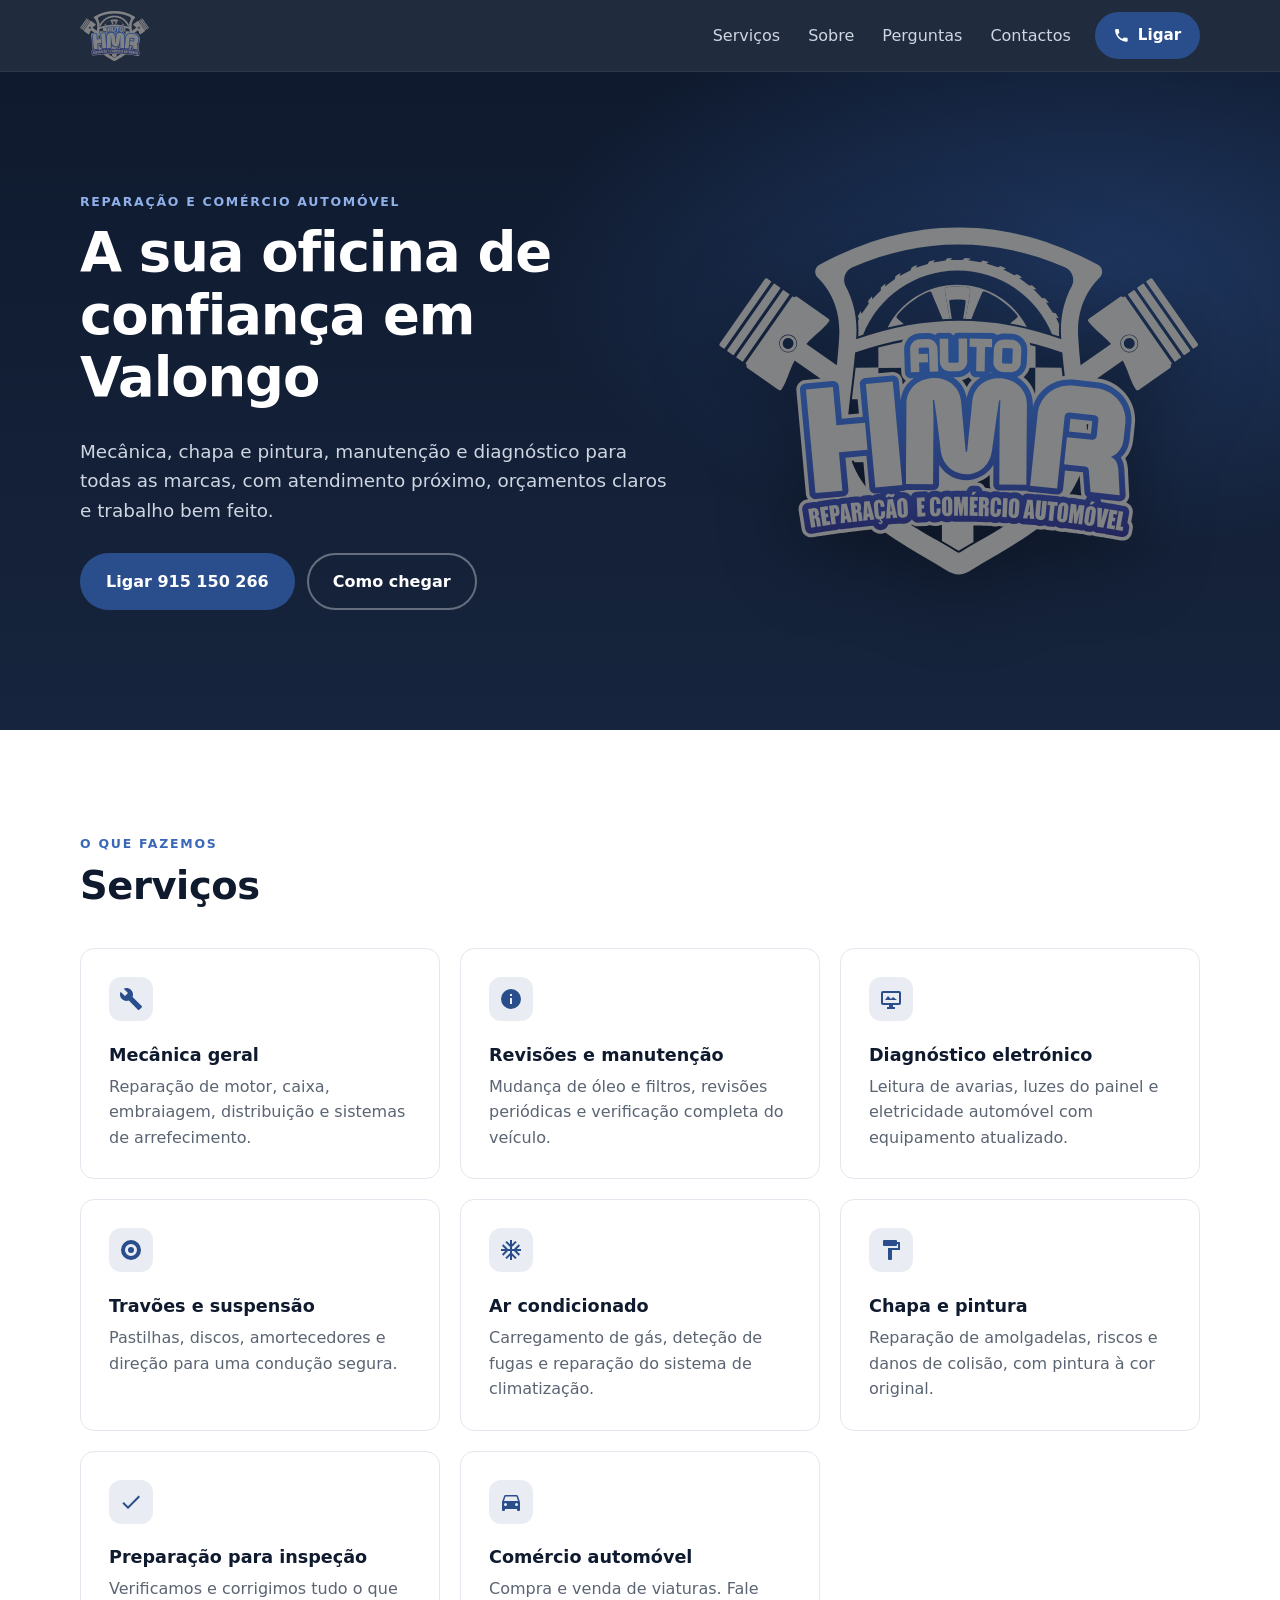
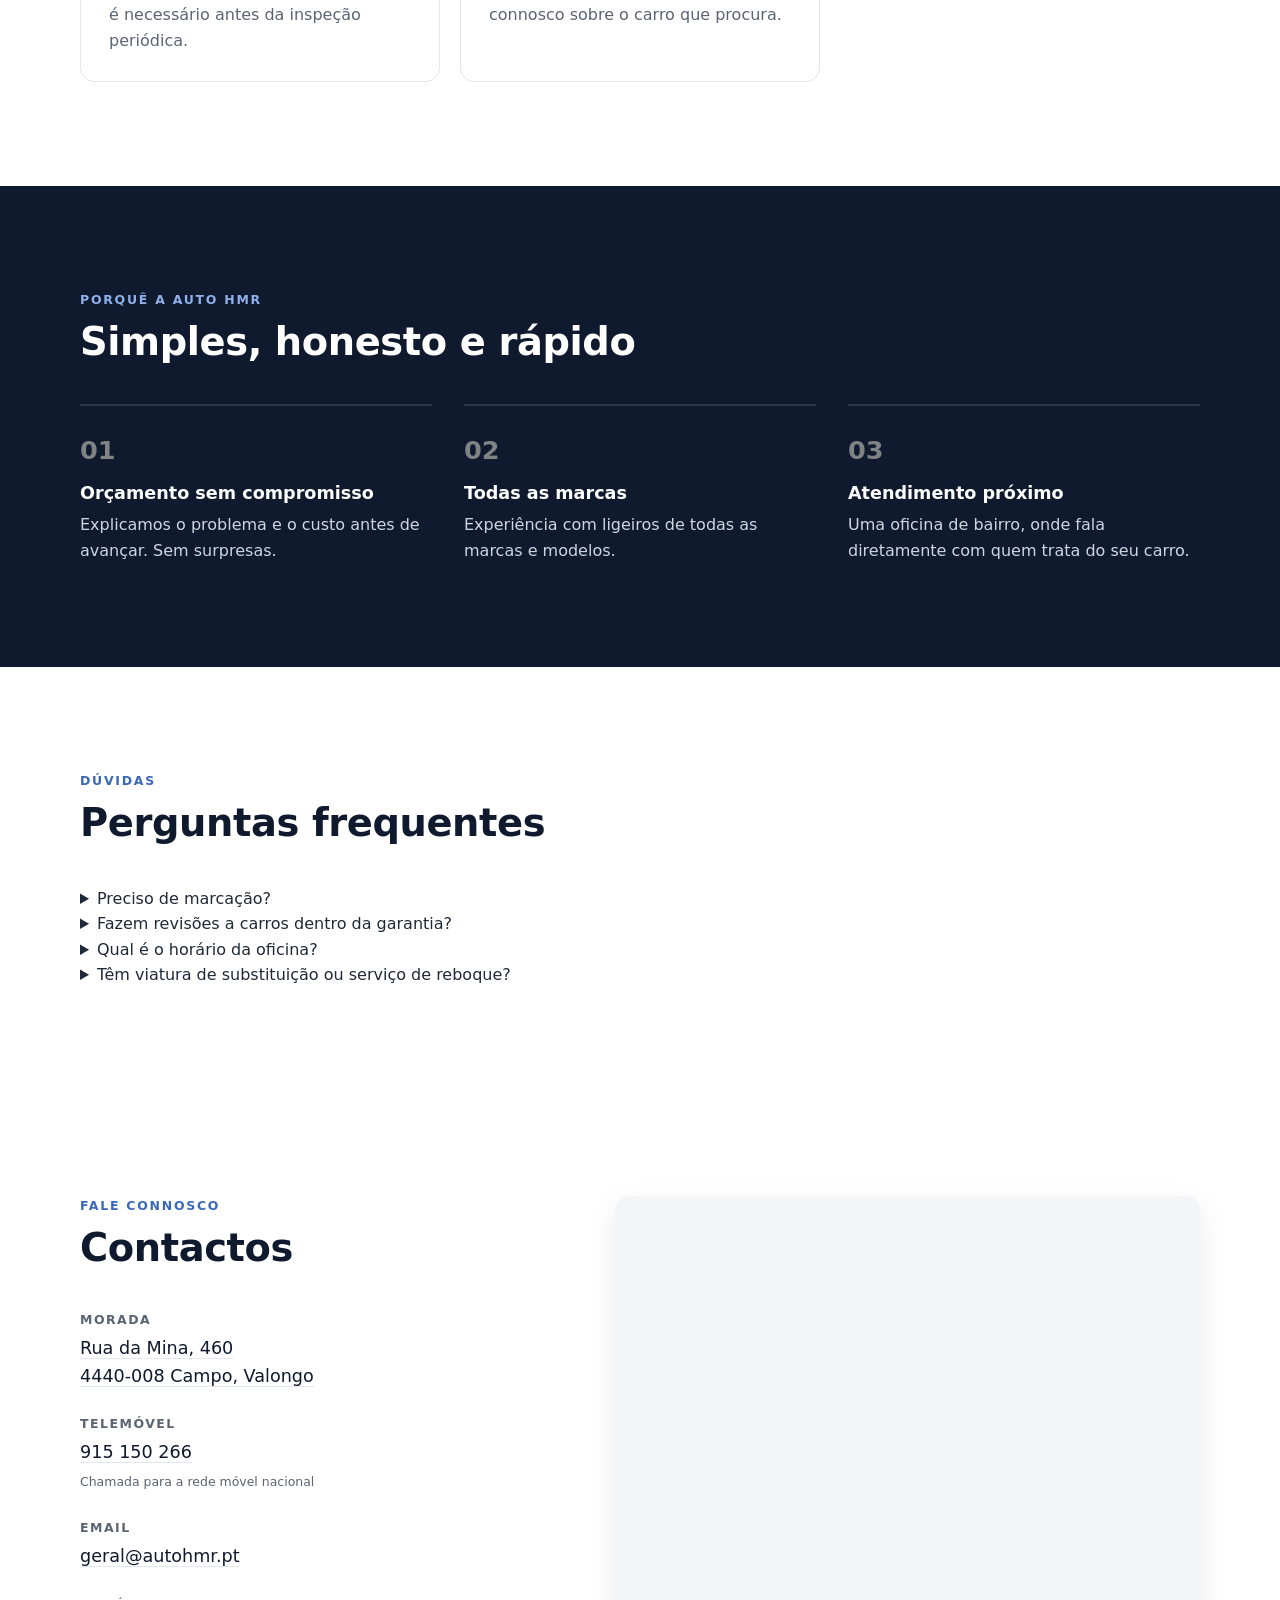
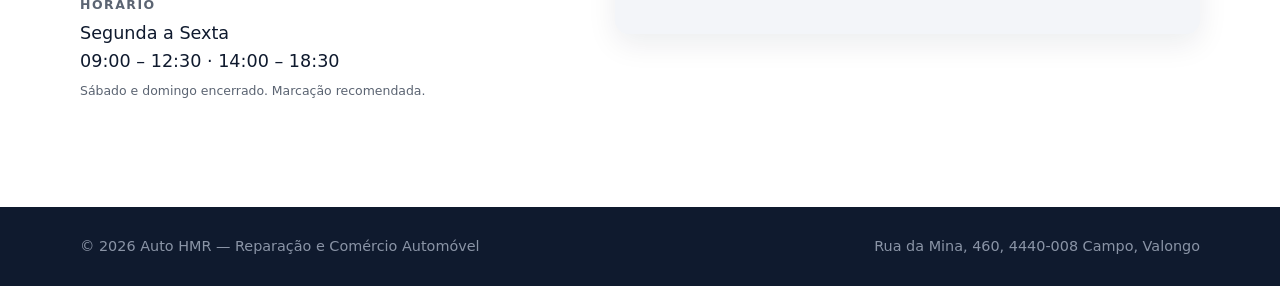
==== commit d66bcf83: "feat: add FAQ section with appointment and opening hours details Answers the common questions about " ====
--- a/public/index.html
+++ b/public/index.html
@@ -67,6 +67,7 @@
       <nav class="nav" aria-label="Principal">
         <a href="#servicos">Serviços</a>
         <a href="#sobre">Sobre</a>
+        <a href="#perguntas">Perguntas</a>
         <a href="#contactos">Contactos</a>
       </nav>
       <a class="btn btn-primary btn-sm" href="tel:+351915150266">
@@ -171,6 +172,33 @@
       </div>
     </section>
 
+    <section class="section section-soft" id="perguntas">
+      <div class="container">
+        <header class="section-head">
+          <p class="eyebrow">Dúvidas</p>
+          <h2>Perguntas frequentes</h2>
+        </header>
+        <div class="faq">
+          <details>
+            <summary>Preciso de marcação?</summary>
+            <p>Recomendamos marcar com antecedência pelo <a href="tel:+351915150266">915 150 266</a>. Em casos urgentes pode aparecer sem marcação e atendemos conforme a disponibilidade.</p>
+          </details>
+          <details>
+            <summary>Fazem revisões a carros dentro da garantia?</summary>
+            <p>Sim. Fazemos revisões a carros em garantia, de todas as marcas e modelos.</p>
+          </details>
+          <details>
+            <summary>Qual é o horário da oficina?</summary>
+            <p>De segunda a sexta, das 09:00 às 12:30 e das 14:00 às 18:30. Ao sábado e domingo estamos encerrados.</p>
+          </details>
+          <details>
+            <summary>Têm viatura de substituição ou serviço de reboque?</summary>
+            <p>Não. De momento não disponibilizamos viatura de substituição nem serviço de reboque.</p>
+          </details>
+        </div>
+      </div>
+    </section>
+
     <section class="section" id="contactos">
       <div class="container contact-grid">
         <div>
@@ -193,7 +221,7 @@
             </div>
             <div>
               <dt>Horário</dt>
-              <dd>Segunda a Sexta<br>09:00 – 12:30 · 14:00 – 18:30</dd>
+              <dd>Segunda a Sexta<br>09:00 – 12:30 · 14:00 – 18:30<br><small>Sábado e domingo encerrado. Marcação recomendada.</small></dd>
             </div>
           </dl>
         </div>
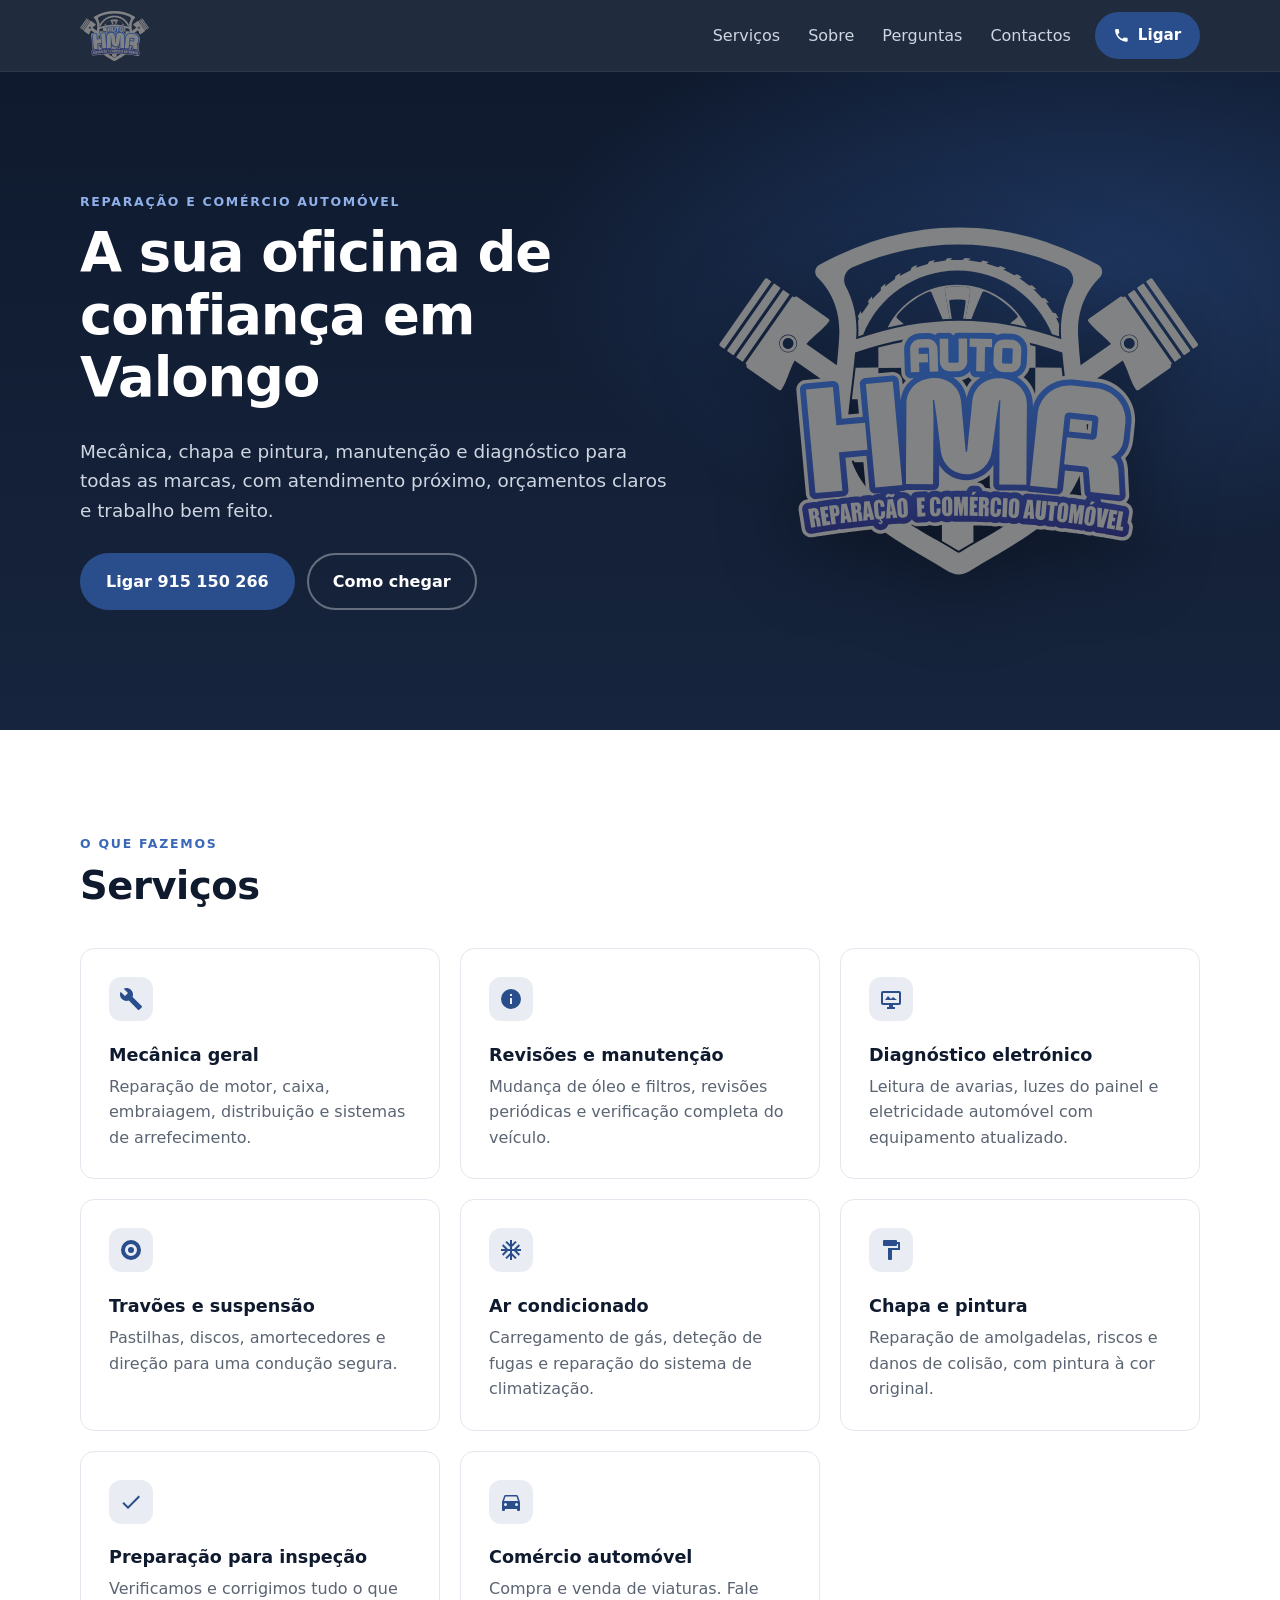
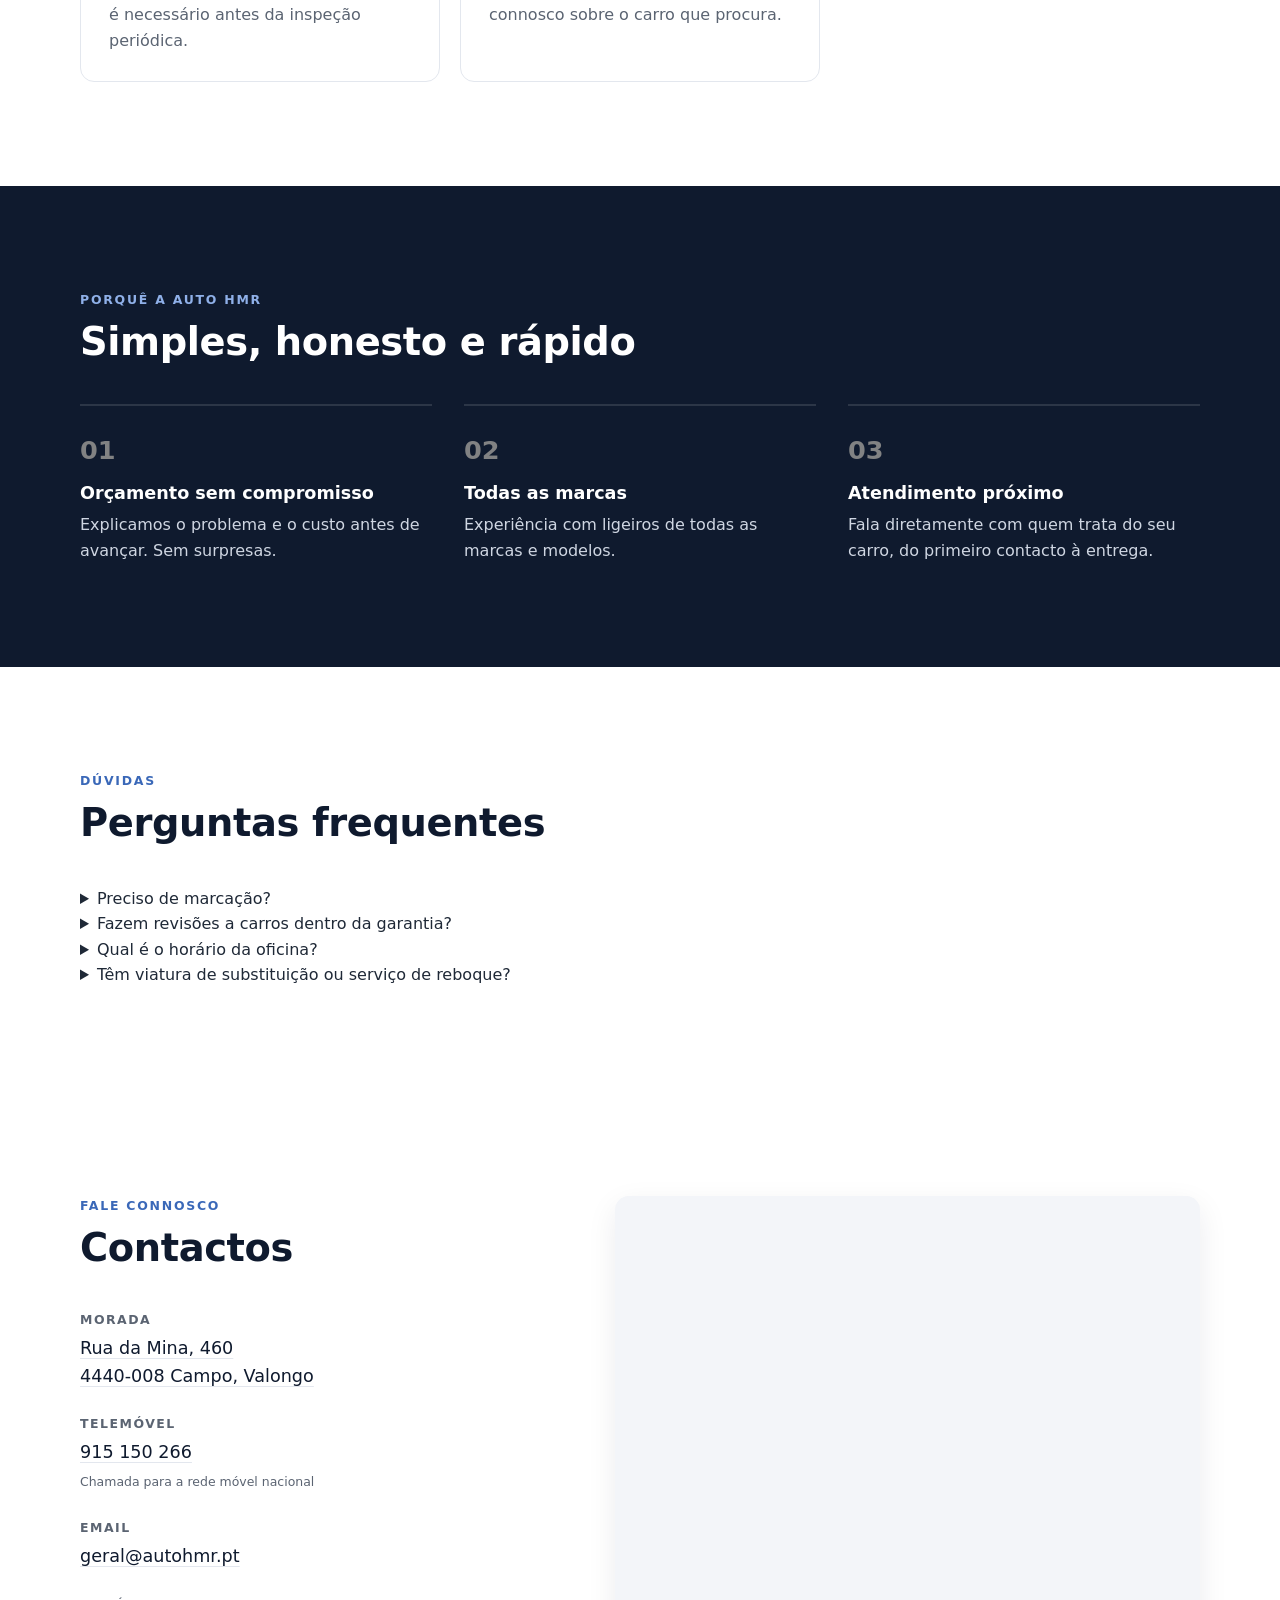
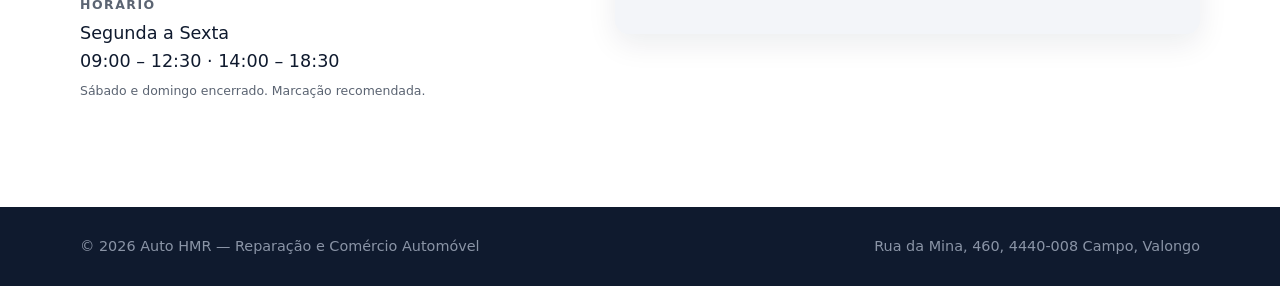
==== commit 983bb321: "fix(about): reword the personal service feature Drop the "oficina de bairro" wording.  Co-Authored-B" ====
--- a/public/index.html
+++ b/public/index.html
@@ -166,7 +166,7 @@
           <div class="feature">
             <span class="feature-num">03</span>
             <h3>Atendimento próximo</h3>
-            <p>Uma oficina de bairro, onde fala diretamente com quem trata do seu carro.</p>
+            <p>Fala diretamente com quem trata do seu carro, do primeiro contacto à entrega.</p>
           </div>
         </div>
       </div>
